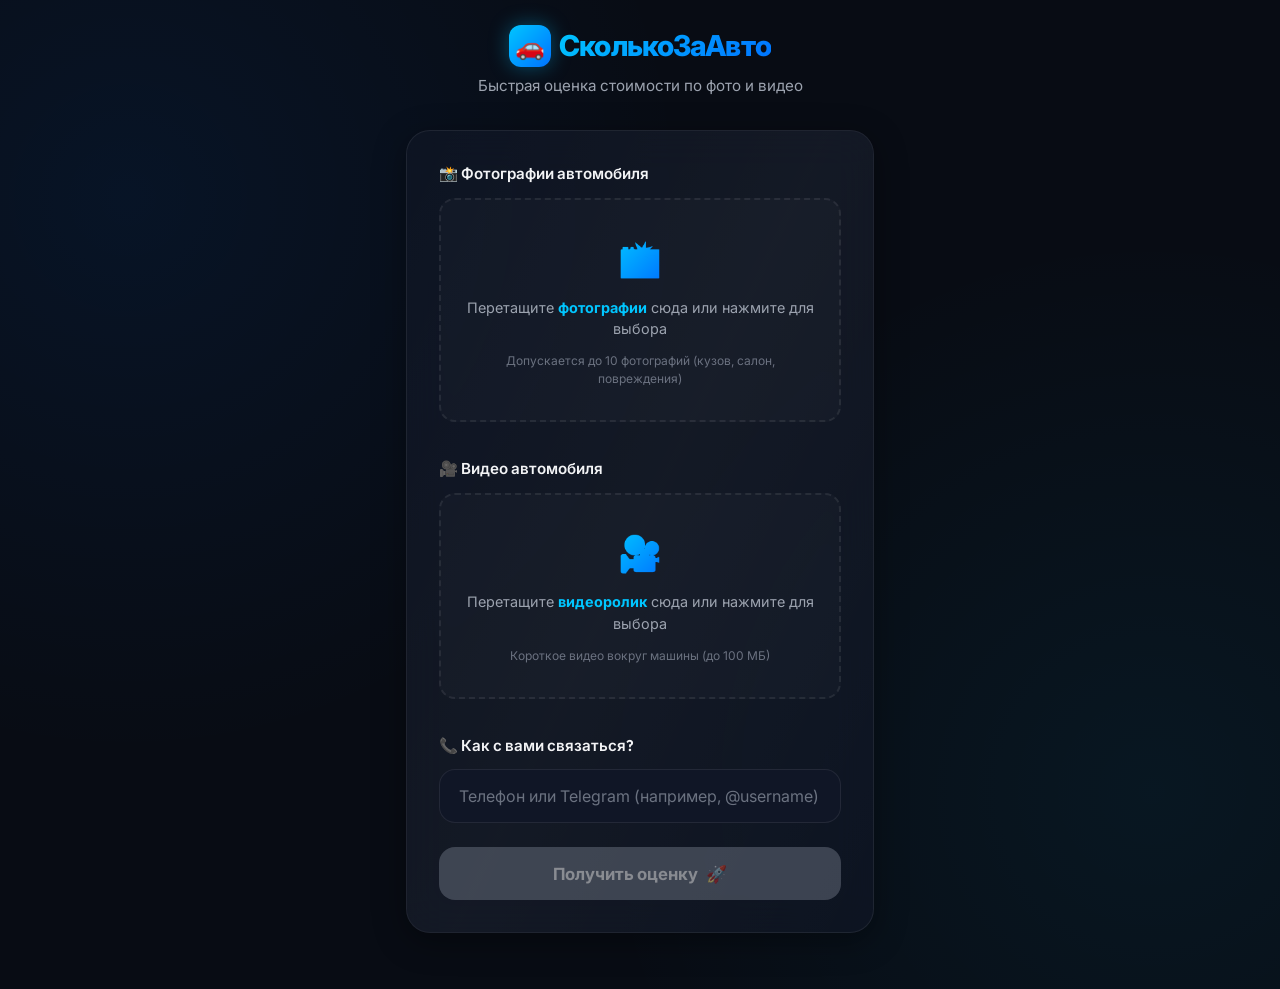
==== static/index.html @ a26ffa4a "Init" ====
<!DOCTYPE html>
<html lang="ru">
<head>
  <meta charset="UTF-8">
  <meta name="viewport" content="width=device-width, initial-scale=1.0, maximum-scale=1.0, user-scalable=no">
  <title>СколькоЗаАвто — Моментальная оценка авто по фото и видео</title>
  
  <!-- SEO Meta Tags -->
  <meta name="description" content="Загрузите фото и короткое видео вашего автомобиля и получите точную оценку рыночной стоимости от нашего специалиста в течение нескольких минут без заполнения длинных форм.">
  <meta name="theme-color" content="#080c14">
  
  <!-- CSS Link -->
  <link rel="stylesheet" href="style.css">
  
  <!-- Web App/PWA Manifest -->
  <link rel="manifest" href="manifest.json">
  <link rel="apple-touch-icon" href="icons/icon-192.png">
</head>
<body>

  <div class="app-container">
    
    <!-- Header -->
    <header class="app-header">
      <div class="logo-container">
        <div class="logo-icon">🚗</div>
        <div class="logo-text">СколькоЗаАвто</div>
      </div>
      <p class="app-subtitle">Быстрая оценка стоимости по фото и видео</p>
    </header>

    <!-- Main Workspace -->
    <main>
      
      <!-- STEP 1: Upload Form -->
      <section id="form-section" class="glass-card">
        
        <!-- Photo Upload -->
        <div class="upload-wrapper">
          <label class="upload-label">
            <span>📸 Фотографии автомобиля</span>
          </label>
          <div class="upload-zone" id="photo-zone">
            <span class="upload-icon">📸</span>
            <span class="upload-text">Перетащите <strong>фотографии</strong> сюда или нажмите для выбора</span>
            <span class="upload-tip">Допускается до 10 фотографий (кузов, салон, повреждения)</span>
            <input type="file" id="photo-input" class="file-input" accept="image/*" multiple>
          </div>
          <div class="preview-container" id="photo-previews"></div>
        </div>

        <!-- Video Upload -->
        <div class="upload-wrapper">
          <label class="upload-label">
            <span>🎥 Видео автомобиля</span>
          </label>
          <div class="upload-zone" id="video-zone">
            <span class="upload-icon">🎥</span>
            <span class="upload-text">Перетащите <strong>видеоролик</strong> сюда или нажмите для выбора</span>
            <span class="upload-tip">Короткое видео вокруг машины (до 100 МБ)</span>
            <input type="file" id="video-input" class="file-input" accept="video/*">
          </div>
          <div class="preview-container" id="video-previews"></div>
        </div>

        <!-- Contact details -->
        <div class="input-group">
          <label class="upload-label" for="phone-input">
            <span>📞 Как с вами связаться?</span>
          </label>
          <div class="text-input-wrapper">
            <input type="text" id="phone-input" class="text-input" placeholder="Телефон или Telegram (например, @username)" required>
          </div>
        </div>

        <!-- Submit Button -->
        <button id="submit-btn" class="btn-primary" disabled>
          <span>Получить оценку</span> 🚀
        </button>

      </section>

      <!-- STEP 2: File Uploading Screen (Hidden by default) -->
      <section id="uploading-section" class="glass-card hidden">
        <div class="uploading-screen">
          <div class="spinner-wrapper">
            <div class="spinner"></div>
            <div class="spinner-pulse"></div>
          </div>
          <h2>Загрузка материалов...</h2>
          <p class="app-subtitle" id="upload-status-text">Передача файлов на сервер оценки</p>
          
          <div class="progress-bar-container">
            <div id="progress-bar" class="progress-bar-fill"></div>
          </div>
          <span class="progress-text" id="progress-percent">0%</span>
        </div>
      </section>

      <!-- STEP 3: Waiting for Specialist (Hidden by default) -->
      <section id="waiting-section" class="glass-card hidden">
        <div class="waiting-screen">
          <div class="status-badge pending">Ожидает оценки</div>
          
          <div class="spinner-wrapper">
            <div class="spinner"></div>
            <div class="spinner-pulse"></div>
          </div>
          
          <h2>Оценка в процессе</h2>
          <p class="app-subtitle" style="margin-bottom: 1.5rem;">
            Наш специалист уже изучает присланные фото и видео. Пожалуйста, не закрывайте эту страницу.
          </p>

          <div style="font-size: 0.9rem; color: var(--text-secondary); margin-bottom: 0.5rem;" id="waiting-timer">
            Прошло времени: <strong id="timer-seconds">0</strong> сек.
          </div>
          <div style="font-size: 0.8rem; color: var(--text-muted);">
            ID заявки: <span id="request-id-display" style="font-family: monospace;">-</span>
          </div>
        </div>
      </section>

      <!-- STEP 4: Valuation Results (Hidden by default) -->
      <section id="result-section" class="glass-card hidden">
        <div class="result-screen">
          <div class="status-badge completed">Оценка завершена</div>
          
          <h2>Приблизительная стоимость</h2>
          <p class="app-subtitle">Оценка подготовлена профессиональным оценщиком</p>

          <div class="price-display">
            <div class="price-range" id="price-range-display">1 200 000 - 1 350 000 ₽</div>
            <div class="price-label">Рыночный диапазон</div>
          </div>

          <div class="specialist-comment">
            <div class="specialist-comment-title">
              <span>💬 Заключение специалиста:</span>
            </div>
            <p id="specialist-comment-display">Загрузка комментария...</p>
          </div>

          <button id="reset-btn" class="btn-primary" style="margin-top: 2rem; background: var(--bg-secondary); border: 1px solid var(--border-glass); box-shadow: none;">
            <span>Оценить другой автомобиль</span> 🔄
          </button>
        </div>
      </section>

    </main>

  </div>

  <!-- Main JavaScript File -->
  <script src="app.js"></script>
</body>
</html>
---- static/style.css ----
/* 
   SkolkoZaAvto Premium Styling
   Modern dark theme with glassmorphism, glowing transitions, and responsive mobile-first grids.
*/

@import url('https://fonts.googleapis.com/css2?family=Inter:wght@300;400;500;600;700&family=Outfit:wght@400;500;600;700;800&display=swap');

:root {
  --bg-primary: #080c14;
  --bg-secondary: #101626;
  --bg-glass: rgba(16, 22, 38, 0.65);
  --border-glass: rgba(255, 255, 255, 0.08);
  --border-glass-active: rgba(0, 198, 255, 0.4);
  
  --accent-blue: #0072ff;
  --accent-cyan: #00c6ff;
  --accent-gradient: linear-gradient(135deg, #00c6ff 0%, #0072ff 100%);
  --accent-gradient-glow: 0 0 20px rgba(0, 198, 255, 0.35);
  
  --text-primary: #f3f4f6;
  --text-secondary: #9ca3af;
  --text-muted: #6b7280;
  
  --success: #10b981;
  --warning: #f59e0b;
  --danger: #ef4444;
  
  --font-display: 'Outfit', 'Inter', sans-serif;
  --font-body: 'Inter', sans-serif;
  
  --radius-lg: 24px;
  --radius-md: 16px;
  --radius-sm: 8px;
  
  --transition: all 0.3s cubic-bezier(0.4, 0, 0.2, 1);
}

* {
  box-sizing: border-box;
  margin: 0;
  padding: 0;
  -webkit-tap-highlight-color: transparent;
}

body {
  background-color: var(--bg-primary);
  background-image: 
    radial-gradient(circle at 10% 20%, rgba(0, 114, 255, 0.08) 0%, transparent 40%),
    radial-gradient(circle at 90% 80%, rgba(0, 198, 255, 0.06) 0%, transparent 40%);
  color: var(--text-primary);
  font-family: var(--font-body);
  min-height: 100vh;
  min-height: -webkit-fill-available;
  line-height: 1.5;
  overflow-x: hidden;
  padding-bottom: 2rem;
}

/* Scrollbar Customization */
::-webkit-scrollbar {
  width: 6px;
  height: 6px;
}
::-webkit-scrollbar-track {
  background: var(--bg-primary);
}
::-webkit-scrollbar-thumb {
  background: var(--border-glass);
  border-radius: var(--radius-sm);
}
::-webkit-scrollbar-thumb:hover {
  background: var(--accent-cyan);
}

/* Typography */
h1, h2, h3, h4 {
  font-family: var(--font-display);
  font-weight: 700;
  letter-spacing: -0.02em;
}

/* Main Layout Wrapper */
.app-container {
  max-width: 500px;
  margin: 0 auto;
  padding: 1.5rem 1rem;
}

/* Wide screen for Admin / Desktop view */
.app-container.wide {
  max-width: 1100px;
}

/* Header UI */
.app-header {
  text-align: center;
  margin-bottom: 2rem;
  animation: fadeInDown 0.6s ease;
}

.logo-container {
  display: inline-flex;
  align-items: center;
  justify-content: center;
  gap: 0.5rem;
  margin-bottom: 0.5rem;
}

.logo-icon {
  width: 42px;
  height: 42px;
  background: var(--accent-gradient);
  border-radius: 12px;
  display: flex;
  align-items: center;
  justify-content: center;
  box-shadow: var(--accent-gradient-glow);
  font-family: var(--font-display);
  font-weight: 800;
  font-size: 1.5rem;
  color: #fff;
}

.logo-text {
  font-size: 1.8rem;
  font-weight: 800;
  background: var(--accent-gradient);
  -webkit-background-clip: text;
  -webkit-text-fill-color: transparent;
  letter-spacing: -0.03em;
}

.app-subtitle {
  color: var(--text-secondary);
  font-size: 0.95rem;
  font-weight: 400;
}

/* Premium Card Style (Glassmorphism) */
.glass-card {
  background: var(--bg-glass);
  backdrop-filter: blur(20px);
  -webkit-backdrop-filter: blur(20px);
  border: 1px solid var(--border-glass);
  border-radius: var(--radius-lg);
  padding: 2rem;
  box-shadow: 0 8px 32px 0 rgba(0, 0, 0, 0.37);
  transition: var(--transition);
  animation: fadeInUp 0.8s cubic-bezier(0.16, 1, 0.3, 1);
  position: relative;
  overflow: hidden;
}

.glass-card::before {
  content: '';
  position: absolute;
  top: 0;
  left: -50%;
  width: 200%;
  height: 100%;
  background: linear-gradient(
    to right,
    rgba(255, 255, 255, 0) 0%,
    rgba(255, 255, 255, 0.03) 50%,
    rgba(255, 255, 255, 0) 100%
  );
  transform: skewX(-25deg);
  transition: 0.75s;
  pointer-events: none;
}

.glass-card:hover::before {
  left: 120%;
}

/* File Upload Zone */
.upload-wrapper {
  margin-bottom: 1.5rem;
}

.upload-label {
  display: block;
  font-family: var(--font-display);
  font-weight: 600;
  font-size: 0.95rem;
  margin-bottom: 0.75rem;
  color: var(--text-primary);
  display: flex;
  align-items: center;
  gap: 0.5rem;
}

.upload-zone {
  border: 2px dashed var(--border-glass);
  border-radius: var(--radius-md);
  padding: 2rem 1.5rem;
  text-align: center;
  background: rgba(255, 255, 255, 0.02);
  cursor: pointer;
  transition: var(--transition);
  position: relative;
  display: flex;
  flex-direction: column;
  align-items: center;
  gap: 0.75rem;
}

.upload-zone:hover, .upload-zone.dragover {
  border-color: var(--accent-cyan);
  background: rgba(0, 198, 255, 0.03);
  box-shadow: 0 0 15px rgba(0, 198, 255, 0.1);
}

.upload-icon {
  font-size: 2.2rem;
  background: var(--accent-gradient);
  -webkit-background-clip: text;
  -webkit-text-fill-color: transparent;
  animation: float 3s ease-in-out infinite;
}

.upload-text {
  font-size: 0.9rem;
  color: var(--text-secondary);
}

.upload-text strong {
  color: var(--accent-cyan);
}

.upload-tip {
  font-size: 0.75rem;
  color: var(--text-muted);
}

/* Hidden Inputs */
.file-input {
  position: absolute;
  width: 100%;
  height: 100%;
  top: 0;
  left: 0;
  opacity: 0;
  cursor: pointer;
}

/* Media Previews */
.preview-container {
  display: grid;
  grid-template-columns: repeat(auto-fill, minmax(80px, 1fr));
  gap: 0.5rem;
  margin-top: 0.75rem;
}

.preview-item {
  width: 80px;
  height: 80px;
  border-radius: var(--radius-sm);
  overflow: hidden;
  position: relative;
  border: 1px solid var(--border-glass);
  background: var(--bg-secondary);
}

.preview-item img, .preview-item video {
  width: 100%;
  height: 100%;
  object-fit: cover;
}

.preview-remove {
  position: absolute;
  top: 4px;
  right: 4px;
  background: rgba(239, 68, 68, 0.85);
  color: white;
  border: none;
  width: 18px;
  height: 18px;
  border-radius: 50%;
  font-size: 0.65rem;
  display: flex;
  align-items: center;
  justify-content: center;
  cursor: pointer;
  transition: var(--transition);
}

.preview-remove:hover {
  background: var(--danger);
  transform: scale(1.1);
}

.video-badge {
  position: absolute;
  bottom: 4px;
  left: 4px;
  background: rgba(0, 0, 0, 0.75);
  color: var(--accent-cyan);
  font-size: 0.6rem;
  font-weight: 700;
  padding: 1px 4px;
  border-radius: 4px;
}

/* Input Fields */
.input-group {
  margin-bottom: 1.5rem;
}

.input-label {
  display: block;
  font-family: var(--font-display);
  font-weight: 600;
  font-size: 0.95rem;
  margin-bottom: 0.75rem;
}

.text-input-wrapper {
  position: relative;
}

.text-input {
  width: 100%;
  padding: 1rem 1.2rem;
  background: var(--bg-secondary);
  border: 1px solid var(--border-glass);
  border-radius: var(--radius-md);
  color: var(--text-primary);
  font-family: var(--font-body);
  font-size: 1rem;
  outline: none;
  transition: var(--transition);
}

.text-input:focus {
  border-color: var(--accent-cyan);
  box-shadow: 0 0 12px rgba(0, 198, 255, 0.15);
}

.text-input::placeholder {
  color: var(--text-muted);
}

/* Premium Buttons */
.btn-primary {
  width: 100%;
  padding: 1rem 2rem;
  background: var(--accent-gradient);
  color: #fff;
  border: none;
  border-radius: var(--radius-md);
  font-family: var(--font-display);
  font-weight: 700;
  font-size: 1.05rem;
  cursor: pointer;
  transition: var(--transition);
  box-shadow: var(--accent-gradient-glow);
  display: inline-flex;
  align-items: center;
  justify-content: center;
  gap: 0.5rem;
}

.btn-primary:hover:not(:disabled) {
  transform: translateY(-2px);
  filter: brightness(1.1);
  box-shadow: 0 0 25px rgba(0, 198, 255, 0.5);
}

.btn-primary:active:not(:disabled) {
  transform: translateY(0);
}

.btn-primary:disabled {
  background: var(--text-muted);
  box-shadow: none;
  cursor: not-allowed;
  opacity: 0.5;
}

/* Screen Transitions & Upload Status */
.uploading-screen, .waiting-screen, .result-screen {
  text-align: center;
  padding: 1rem 0;
}

.spinner-wrapper {
  position: relative;
  width: 90px;
  height: 90px;
  margin: 0 auto 1.5rem;
}

.spinner {
  width: 100%;
  height: 100%;
  border: 4px solid rgba(0, 198, 255, 0.1);
  border-top: 4px solid var(--accent-cyan);
  border-radius: 50%;
  animation: spin 1s linear infinite;
}

.spinner-pulse {
  position: absolute;
  top: 15px;
  left: 15px;
  width: 60px;
  height: 60px;
  background: var(--accent-gradient);
  border-radius: 50%;
  opacity: 0.15;
  animation: pulse 2s ease-in-out infinite;
}

.progress-bar-container {
  width: 100%;
  height: 6px;
  background: rgba(255, 255, 255, 0.05);
  border-radius: 10px;
  margin: 1.5rem 0;
  overflow: hidden;
}

.progress-bar-fill {
  width: 0%;
  height: 100%;
  background: var(--accent-gradient);
  border-radius: 10px;
  transition: width 0.3s ease;
}

.progress-text {
  font-size: 0.85rem;
  color: var(--text-secondary);
}

.status-badge {
  display: inline-flex;
  padding: 0.35rem 0.75rem;
  border-radius: 100px;
  font-size: 0.75rem;
  font-weight: 700;
  text-transform: uppercase;
  letter-spacing: 0.05em;
  margin-bottom: 1.5rem;
}

.status-badge.pending {
  background: rgba(245, 158, 11, 0.15);
  color: var(--warning);
  border: 1px solid rgba(245, 158, 11, 0.3);
}

.status-badge.completed {
  background: rgba(16, 185, 129, 0.15);
  color: var(--success);
  border: 1px solid rgba(16, 185, 129, 0.3);
}

/* Beautiful Valuation Display */
.price-display {
  margin: 1.5rem 0;
}

.price-label {
  font-size: 0.9rem;
  color: var(--text-secondary);
  text-transform: uppercase;
  letter-spacing: 0.1em;
}

.price-range {
  font-family: var(--font-display);
  font-size: 2.2rem;
  font-weight: 800;
  background: linear-gradient(135deg, #00f2fe 0%, #4facfe 100%);
  -webkit-background-clip: text;
  -webkit-text-fill-color: transparent;
  margin: 0.25rem 0;
  text-shadow: 0 4px 15px rgba(0, 242, 254, 0.1);
}

.specialist-comment {
  background: rgba(255, 255, 255, 0.03);
  border: 1px solid var(--border-glass);
  border-radius: var(--radius-md);
  padding: 1.25rem;
  font-size: 0.95rem;
  line-height: 1.6;
  text-align: left;
  color: var(--text-primary);
  margin-top: 1.5rem;
}

.specialist-comment-title {
  font-weight: 700;
  font-family: var(--font-display);
  margin-bottom: 0.5rem;
  display: flex;
  align-items: center;
  gap: 0.5rem;
  color: var(--accent-cyan);
}

/* ADMIN PANEL STYLING */
.admin-grid {
  display: grid;
  grid-template-columns: 350px 1fr;
  gap: 1.5rem;
  margin-top: 1.5rem;
}

@media (max-width: 900px) {
  .admin-grid {
    grid-template-columns: 1fr;
  }
}

.admin-sidebar {
  display: flex;
  flex-direction: column;
  gap: 1rem;
  max-height: 70vh;
  overflow-y: auto;
}

.admin-tabs {
  display: flex;
  background: var(--bg-secondary);
  border-radius: var(--radius-md);
  padding: 0.3rem;
  border: 1px solid var(--border-glass);
}

.admin-tab {
  flex: 1;
  background: transparent;
  border: none;
  padding: 0.6rem;
  color: var(--text-secondary);
  font-family: var(--font-display);
  font-weight: 600;
  font-size: 0.9rem;
  border-radius: var(--radius-sm);
  cursor: pointer;
  transition: var(--transition);
}

.admin-tab.active {
  background: rgba(255, 255, 255, 0.05);
  color: var(--accent-cyan);
}

.request-card {
  background: var(--bg-secondary);
  border: 1px solid var(--border-glass);
  border-radius: var(--radius-md);
  padding: 1.2rem;
  cursor: pointer;
  transition: var(--transition);
  text-align: left;
  animation: fadeIn 0.4s ease;
}

.request-card:hover, .request-card.active {
  border-color: var(--accent-cyan);
  background: rgba(0, 198, 255, 0.02);
  transform: translateY(-2px);
}

.request-card.active {
  box-shadow: 0 0 15px rgba(0, 198, 255, 0.1);
}

.request-card-header {
  display: flex;
  justify-content: space-between;
  align-items: center;
  margin-bottom: 0.5rem;
}

.request-card-id {
  font-family: var(--font-display);
  font-weight: 700;
  color: var(--text-primary);
}

.request-card-time {
  font-size: 0.75rem;
  color: var(--text-muted);
}

.request-card-phone {
  font-size: 0.9rem;
  color: var(--text-secondary);
}

.request-card-meta {
  margin-top: 0.75rem;
  display: flex;
  gap: 0.75rem;
  font-size: 0.8rem;
  color: var(--text-muted);
}

.admin-detail {
  min-height: 50vh;
  display: flex;
  align-items: center;
  justify-content: center;
}

.admin-detail-content {
  width: 100%;
  text-align: left;
}

/* Media Viewers */
.admin-gallery-title {
  font-size: 1.1rem;
  margin: 1.5rem 0 0.75rem;
  color: var(--accent-cyan);
}

.photo-carousel {
  display: grid;
  grid-template-columns: repeat(auto-fill, minmax(180px, 1fr));
  gap: 0.75rem;
  margin-bottom: 1.5rem;
}

.carousel-img-wrapper {
  aspect-ratio: 4/3;
  border-radius: var(--radius-md);
  overflow: hidden;
  border: 1px solid var(--border-glass);
  background: var(--bg-secondary);
  cursor: pointer;
  transition: var(--transition);
}

.carousel-img-wrapper:hover {
  transform: scale(1.02);
  border-color: var(--accent-cyan);
}

.carousel-img-wrapper img {
  width: 100%;
  height: 100%;
  object-fit: cover;
}

.admin-video-player {
  width: 100%;
  border-radius: var(--radius-md);
  border: 1px solid var(--border-glass);
  background: #000;
  margin-bottom: 1.5rem;
  aspect-ratio: 16/9;
}

/* Modal Gallery */
.modal {
  display: none;
  position: fixed;
  z-index: 1000;
  top: 0;
  left: 0;
  width: 100%;
  height: 100%;
  background: rgba(0, 0, 0, 0.9);
  align-items: center;
  justify-content: center;
}

.modal.active {
  display: flex;
}

.modal-content {
  max-width: 90%;
  max-height: 80%;
  border-radius: var(--radius-md);
  box-shadow: 0 0 30px rgba(0, 0, 0, 0.8);
}

.modal-close {
  position: absolute;
  top: 20px;
  right: 20px;
  background: rgba(255, 255, 255, 0.1);
  color: #fff;
  border: none;
  width: 44px;
  height: 44px;
  border-radius: 50%;
  font-size: 1.5rem;
  cursor: pointer;
  display: flex;
  align-items: center;
  justify-content: center;
  transition: var(--transition);
}

.modal-close:hover {
  background: rgba(255, 255, 255, 0.2);
}

/* Double inputs for estimate range */
.price-input-row {
  display: grid;
  grid-template-columns: 1fr 1fr;
  gap: 1rem;
  margin-bottom: 1.25rem;
}

/* Keyframes */
@keyframes spin {
  100% { transform: rotate(360deg); }
}

@keyframes pulse {
  0%, 100% { transform: scale(0.9); opacity: 0.15; }
  50% { transform: scale(1.1); opacity: 0.3; }
}

@keyframes float {
  0%, 100% { transform: translateY(0); }
  50% { transform: translateY(-8px); }
}

@keyframes fadeInUp {
  from {
    opacity: 0;
    transform: translateY(20px);
  }
  to {
    opacity: 1;
    transform: translateY(0);
  }
}

@keyframes fadeInDown {
  from {
    opacity: 0;
    transform: translateY(-20px);
  }
  to {
    opacity: 1;
    transform: translateY(0);
  }
}

@keyframes fadeIn {
  from { opacity: 0; }
  to { opacity: 1; }
}

/* Utility Helpers */
.hidden {
  display: none !important;
}

.empty-state {
  text-align: center;
  color: var(--text-muted);
  padding: 3rem 1.5rem;
}
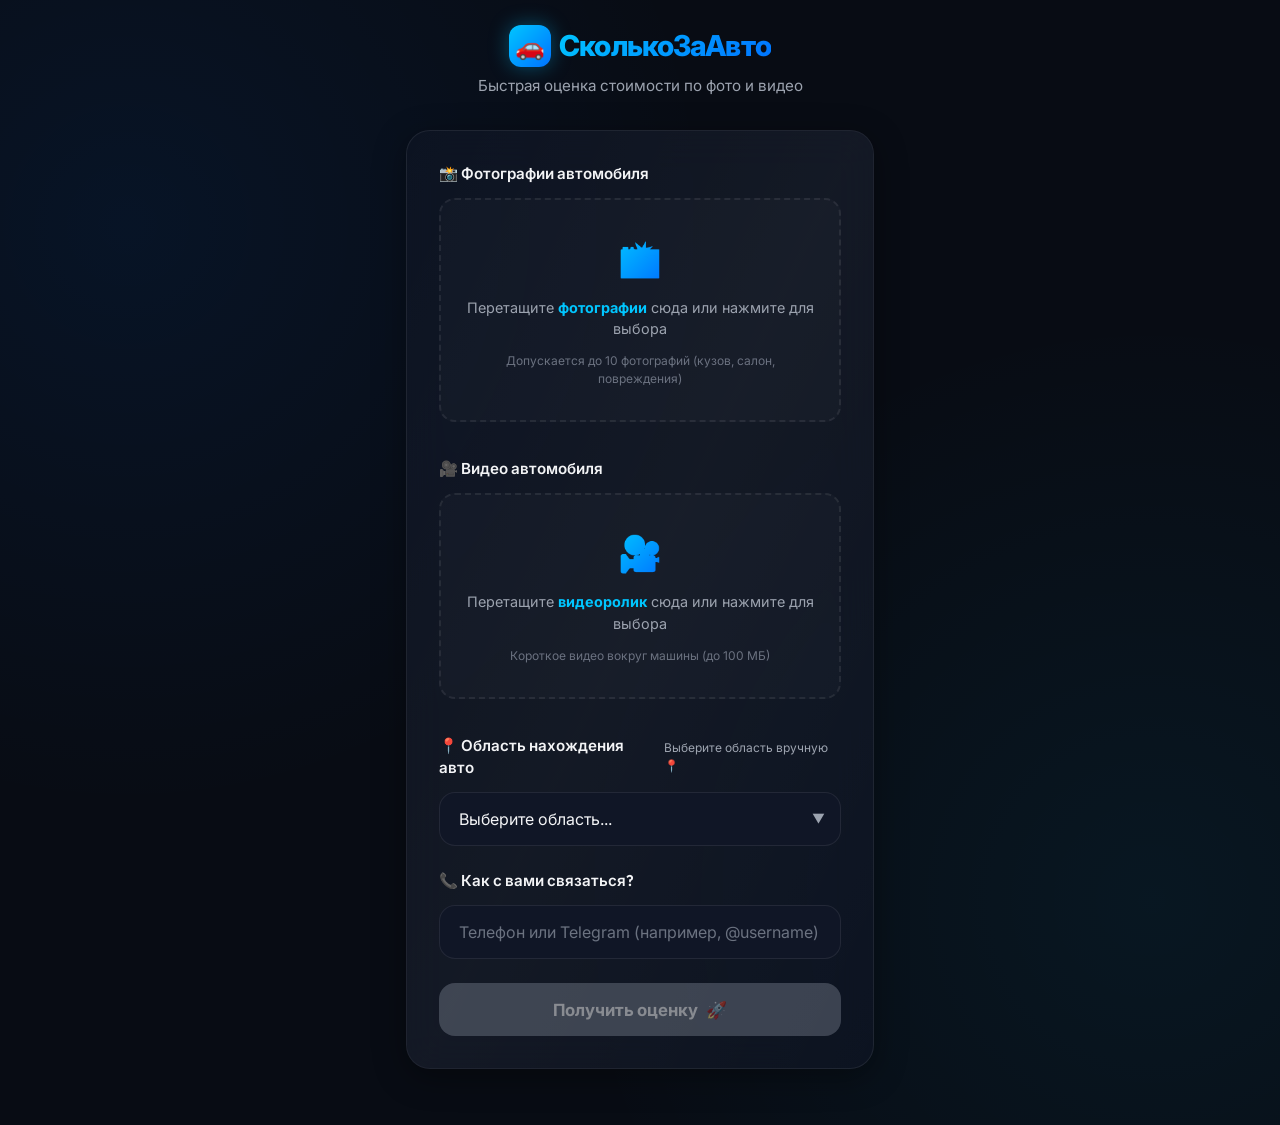
==== commit d5057085: "feat: add currency selection, Belarus region support with geolocation, online telegram existence che" ====
--- a/static/index.html
+++ b/static/index.html
@@ -63,6 +63,26 @@
           <div class="preview-container" id="video-previews"></div>
         </div>
 
+        <!-- Region details -->
+        <div class="input-group">
+          <label class="upload-label" for="region-select" style="display: flex; align-items: center; width: 100%;">
+            <span>📍 Область нахождения авто</span>
+            <span id="geo-status" style="font-size: 0.75rem; color: var(--accent-cyan); font-weight: normal; margin-left: auto;"></span>
+          </label>
+          <div class="text-input-wrapper" style="position: relative;">
+            <select id="region-select" class="text-input" style="appearance: none; -webkit-appearance: none; cursor: pointer; padding-right: 2.5rem; background: var(--bg-secondary); color: var(--text-primary); border: 1px solid var(--border-glass);" required>
+              <option value="" disabled selected hidden>Выберите область...</option>
+              <option value="Минская область">Минская область</option>
+              <option value="Могилёвская область">Могилёвская область</option>
+              <option value="Брестская область">Брестская область</option>
+              <option value="Витебская область">Витебская область</option>
+              <option value="Гомельская область">Гомельская область</option>
+              <option value="Гродненская область">Гродненская область</option>
+            </select>
+            <div style="position: absolute; right: 1rem; top: 50%; transform: translateY(-50%); pointer-events: none; color: var(--text-secondary); font-size: 0.8rem;">▼</div>
+          </div>
+        </div>
+
         <!-- Contact details -->
         <div class="input-group">
           <label class="upload-label" for="phone-input">
@@ -112,8 +132,8 @@
             Наш специалист уже изучает присланные фото и видео. Пожалуйста, не закрывайте эту страницу.
           </p>
 
-          <div style="font-size: 0.9rem; color: var(--text-secondary); margin-bottom: 0.5rem;" id="waiting-timer">
-            Прошло времени: <strong id="timer-seconds">0</strong> сек.
+          <div class="waiting-notice" style="font-size: 0.85rem; color: var(--text-secondary); max-width: 340px; margin: 0 auto 1.5rem; line-height: 1.45; border-top: 1px solid var(--border-glass); padding-top: 1.25rem;">
+            🤝 <strong>Ручная экспертиза:</strong> расчёт стоимости выполняет не шаблонный робот или авто-алгоритм, а реальный, опытный оценщик. Мы тщательно изучаем состояние кузова, салона и комплектацию по вашим фото и видео, чтобы дать максимально объективный и справедливый рыночный диапазон.
           </div>
           <div style="font-size: 0.8rem; color: var(--text-muted);">
             ID заявки: <span id="request-id-display" style="font-family: monospace;">-</span>
@@ -130,7 +150,7 @@
           <p class="app-subtitle">Оценка подготовлена профессиональным оценщиком</p>
 
           <div class="price-display">
-            <div class="price-range" id="price-range-display">1 200 000 - 1 350 000 ₽</div>
+            <div class="price-range" id="price-range-display">45 000 - 50 000 BYN</div>
             <div class="price-label">Рыночный диапазон</div>
           </div>
 
--- a/static/style.css
+++ b/static/style.css
@@ -715,6 +715,40 @@
   margin-bottom: 1.25rem;
 }
 
+/* Currency Selector Button Group */
+.currency-selector {
+  display: flex;
+  background: var(--bg-secondary);
+  border-radius: var(--radius-md);
+  padding: 0.25rem;
+  border: 1px solid var(--border-glass);
+  width: fit-content;
+  margin-top: 0.25rem;
+}
+
+.currency-btn {
+  background: transparent;
+  border: none;
+  padding: 0.5rem 1.5rem;
+  color: var(--text-secondary);
+  font-family: var(--font-display);
+  font-weight: 600;
+  font-size: 0.85rem;
+  border-radius: var(--radius-sm);
+  cursor: pointer;
+  transition: var(--transition);
+}
+
+.currency-btn:hover {
+  color: var(--text-primary);
+}
+
+.currency-btn.active {
+  background: linear-gradient(135deg, #ff007f 0%, #7f00ff 100%);
+  color: #fff;
+  box-shadow: 0 0 10px rgba(255, 0, 127, 0.25);
+}
+
 /* Keyframes */
 @keyframes spin {
   100% { transform: rotate(360deg); }
